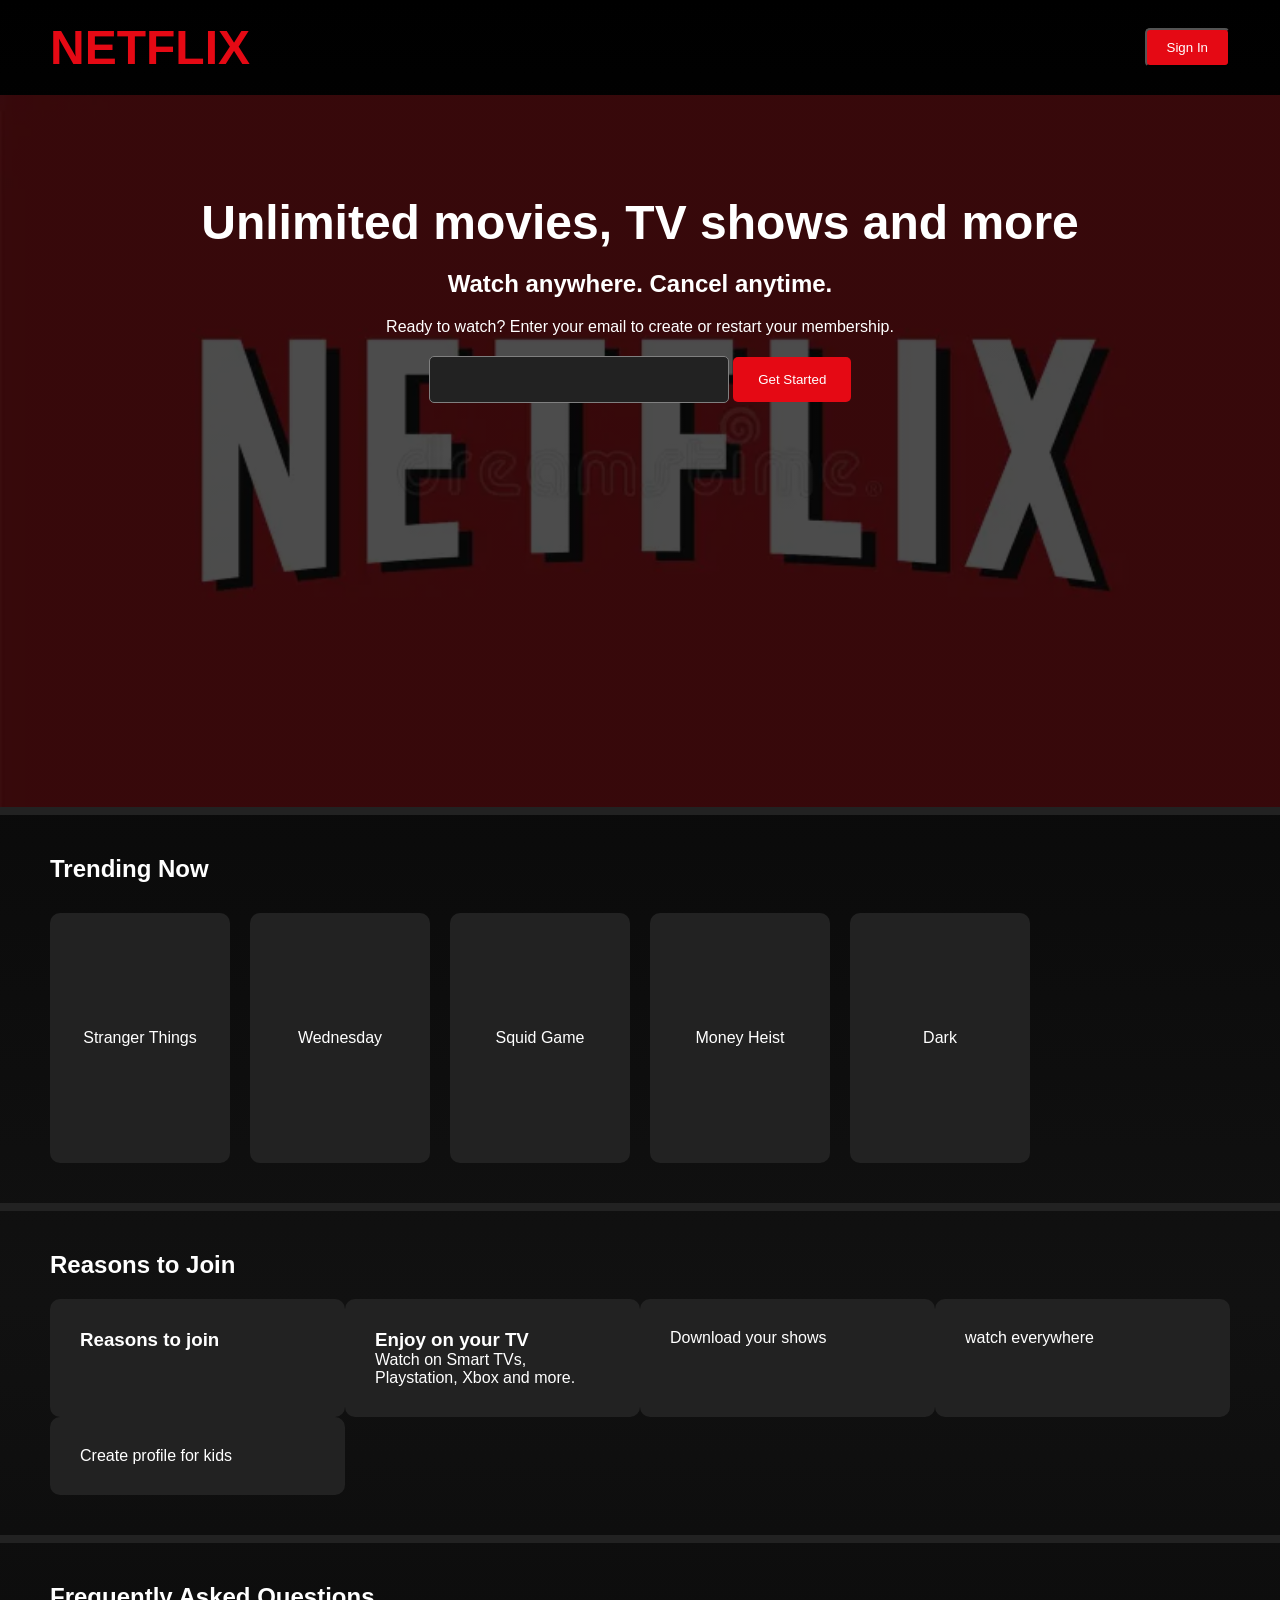
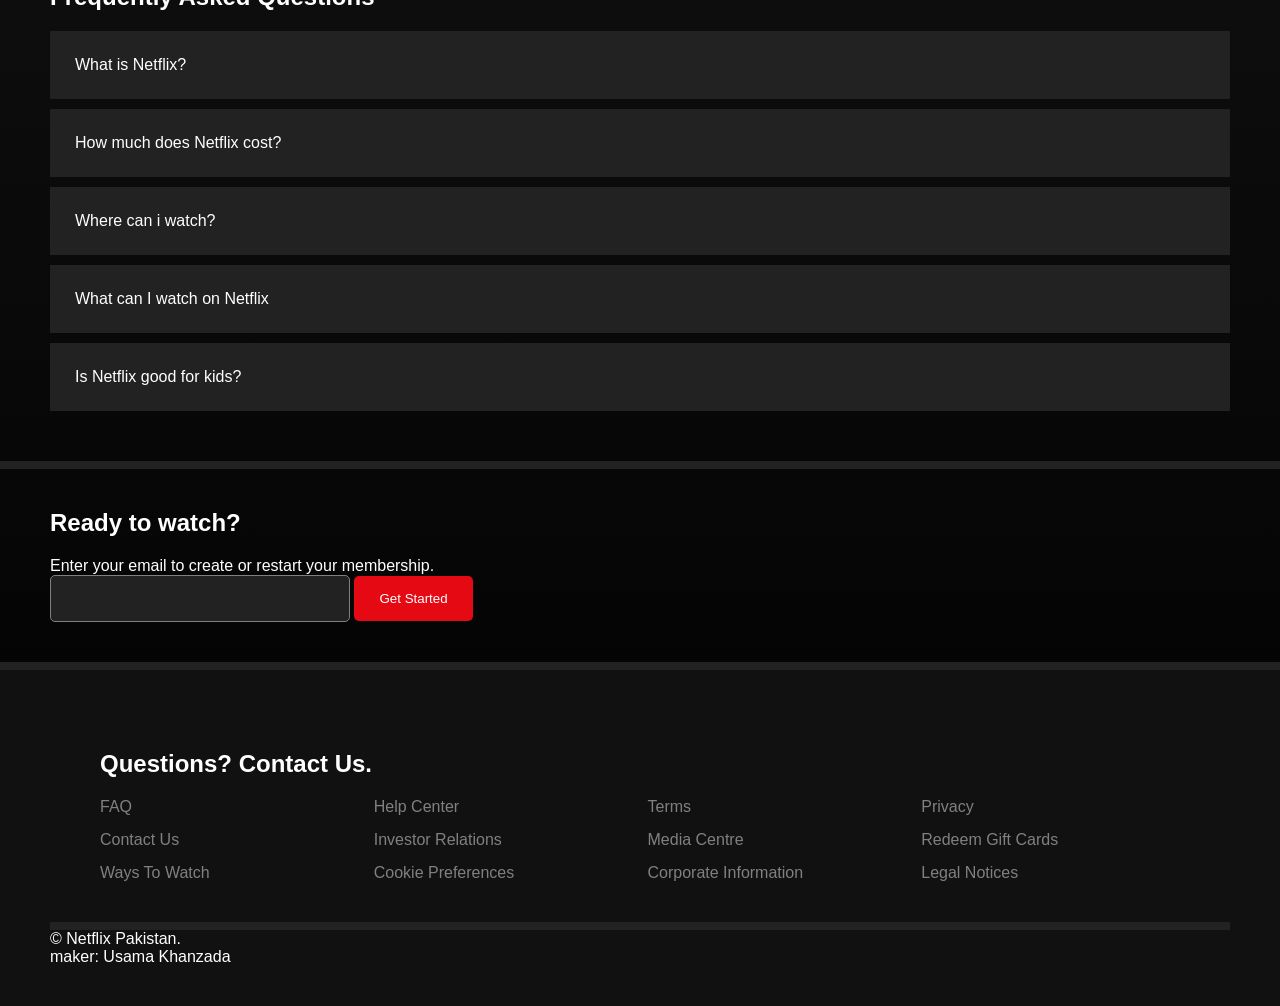
==== Netflix.html @ 8d978235 "netflix" ====
<!DOCTYPE html>
<html lang="en">
<head>
    <meta charset="UTF-8">
    <meta name="viewport" content="width=device-width, initial-scale=1.0">
    <title>New Page</title>
    <link rel="stylesheet" href="new.css">
</head>
<body>
    <header>
        <h1>NETFLIX</h1>
        <button class="button1">Sign In</button>

    </header>
    
    <main>
        <section class="sec1">
            <h2>Unlimited movies, TV shows and more</h2>
           
            <h2>Watch anywhere. Cancel anytime.</h2>

            <P>Ready to watch? Enter your email to create or restart your membership.</P>
            <input class="email" type="email">
            <button class="button2">Get Started</button>
        </section>
        <section class="sec2">
            <h2>
                Trending Now
            </h2>
            <div class="movies">
               
            <div>Stranger Things</div>
            <div>Wednesday</div>
            <div>Squid Game</div>
            <div>Money Heist</div>
            <div>Dark</div>
            </div>
           
        </section>
        <section class="sec3">
            <h2>Reasons to Join</h2>
            <div id="reasons">
                <article>
                    <h3>Reasons to join</h3>
                    <p></p>
                </article>
                <article>
                    <h3>Enjoy on your TV</h3>
                    <p>Watch on Smart TVs, Playstation, Xbox and more.</p>
                </article>
                <article>Download your shows</article>
                <article>watch everywhere</article>
                <article>Create profile for kids</article>
            </div>
        </section>
        <section class="sec4">
            <h2>Frequently Asked Questions</h2>
            <article>What is Netflix?</article>
            <article>How much does Netflix cost?</article>
            <article>Where can i watch?</article>
            <article>What can I watch on Netflix</article>
            <article>Is Netflix good for kids?</article>
        </section>
        

        <section class="sec5">
    <h2>Ready to watch?</h2>

    <p>
        Enter your email to create or
        restart your membership.
    </p>

    <input type="email">

    <button class="button2">Get Started</button>
</section>
    </main>
    <footer>
        <section class="sec6">
            <h2>Questions? Contact Us.</h2>
            <ul>
               <li><a href="#">FAQ</a></li>
               <li><a href="#">Help Center</a></li>
               <li><a href="#">Terms</a></li>
               <li><a href="#">Privacy</a></li>
               <li><a href="#">Contact Us</a></li>
               <li><a href="#">Investor Relations</a></li>
               <li><a href="#">Media Centre</a></li>
               <li><a href="#">Redeem Gift Cards</a></li>
               <li><a href="#">Ways To Watch</a></li>
               <li><a href="#">Cookie Preferences</a></li>
               <li><a href="#">Corporate Information</a></li>
               <li><a href="#">Legal Notices</a></li>
            </ul>
        </section>
        &copy; Netflix Pakistan.
        <br>
        maker: Usama Khanzada

    </footer>
</html>
---- new.css ----
*{
    margin: 0;
    padding: 0;
    box-sizing: border-box;
}
html{
    scroll-behavior: smooth;
}
header h1{
    cursor: pointer;
    transition: 0.3s;
}
header h1:hover{
    text-shadow:
    0 0 10px #E50914,
    0 0 20px #E50914;
    transform: scale(1.05);
}
body{
    background: linear-gradient(
        to bottom,
        #000000,
        #111111,
        #000000
    );
    color: white;
    font-family: Arial, Helvetica, sans-serif;
}
header{
    display: flex;
    justify-content: space-between;
    align-items: center;

    padding: 20px 50px;
}

header h1{
    color: #E50914;
    font-size: 3rem;
    font-weight: bold;
}
.button1{
    background-color:#E50914;
    color: white;
    padding: 10px 20px;
    border-radius: 5px;
    cursor: pointer;
}
.button1:hover{
    background-color: #c40812;
}
.sec1{
    text-align: center;
    padding: 100px 20px;

}
.sec1 h2:first-child
{
    font-size: 3rem;
    margin-bottom: 20px;
}
.sec1 h2:last-of-type{
    font-size: 1.5rem;
}
.sec1 p{
    margin:20px 0;
}
input{
    padding: 15px;
    width: 300px;
    border: 1px solid gray;
    border-radius: 5px;
    background-color: #222;
    color: white;
}
.button2{
    background-color: #E50914;
    color:white;
    border: none;
    padding: 15px 25px;
    border-radius: 5px;
    cursor: pointer;
}
.button2:hover{
      background-color: #c40812;
}
section h2{
    margin-bottom: 20px;
}
section{
    padding: 40px 50px;
    border-bottom: 8px solid #222;
}
section div{
    margin-top: 10px;
}
footer{
    padding: 40px 50px;
    background-color: #111;
}
footer ul{
    list-style: none;
}
footer li a{
    color: gray;
    text-decoration: none;
}
.movies{
    display: flex;
    gap: 20px;
    flex-wrap: wrap;
}
.movies div{
    background-color: #222;

    width: 180px;
    height: 250px;
    display: flex;
    justify-content: center;
    border-radius: 10px;
    align-items: center;
    cursor: pointer;
}
.movies div:hover{
    transform: scale(1.05);
    transition: 0.5s;
    background-color:#333;
    
}
.sec1{
    background-image: linear-gradient(
        rgba(0,0,0,0.7),
        rgba(0,0,0,0.7)
        ),
        url("netflixlogo.jpg");
        background-size: cover;
        background-position: center;
        min-height: 80vh;
}
.button1,
.button2{
    transition: 0.3s;
}
.button1:hover,
.button2:hover{
    transform: scale(1.05);
}
header h1{
    transition: 0.3s;
}
header h1:hover{
    transform:scale(1.05);
}
.sec4 article{
        background-color:#222;
        padding:25px;
        margin-bottom: 10px;
        cursor: pointer;
    }
.sec4 article:hover{
    background-color: #333;
}
footer ul{
    display: grid;
    grid-template-columns:repeat(4,1fr);
    gap: 15px;
}
#reasons{
    display: grid;
    grid-template-columns: 
    repeat(auto-fit,minmax(250px,1fr));
}
#reasons article{
    background-color: #222;
    padding: 30px;
    border-radius: 10px;
    transition: 0.3s;
}
#reasons article:hover{
    transform: translateY(-8px);
    background-color: #333;
}
@keyframes fadeUp{
    from{
        opacity: 0;
        transform: translateY(30px);
    }
    to{
        opacity: 1;
        transform: translateY(0);
    }
}
.sec1,
.sec2,
.sec3,
.sec4,
.sec5{
    animation: fadeUp 1s ease-in;
}
.button2{
    animation:pulse 2s infinite;
}
.button1{
    animation: pulse 2s infinite;
}
@keyframes pulse{
    0%{
        transform: scale(1);

    }
    50%{
        transform: scale(1.05);

    }
    100%{
        transform: scale(1);

    }
}
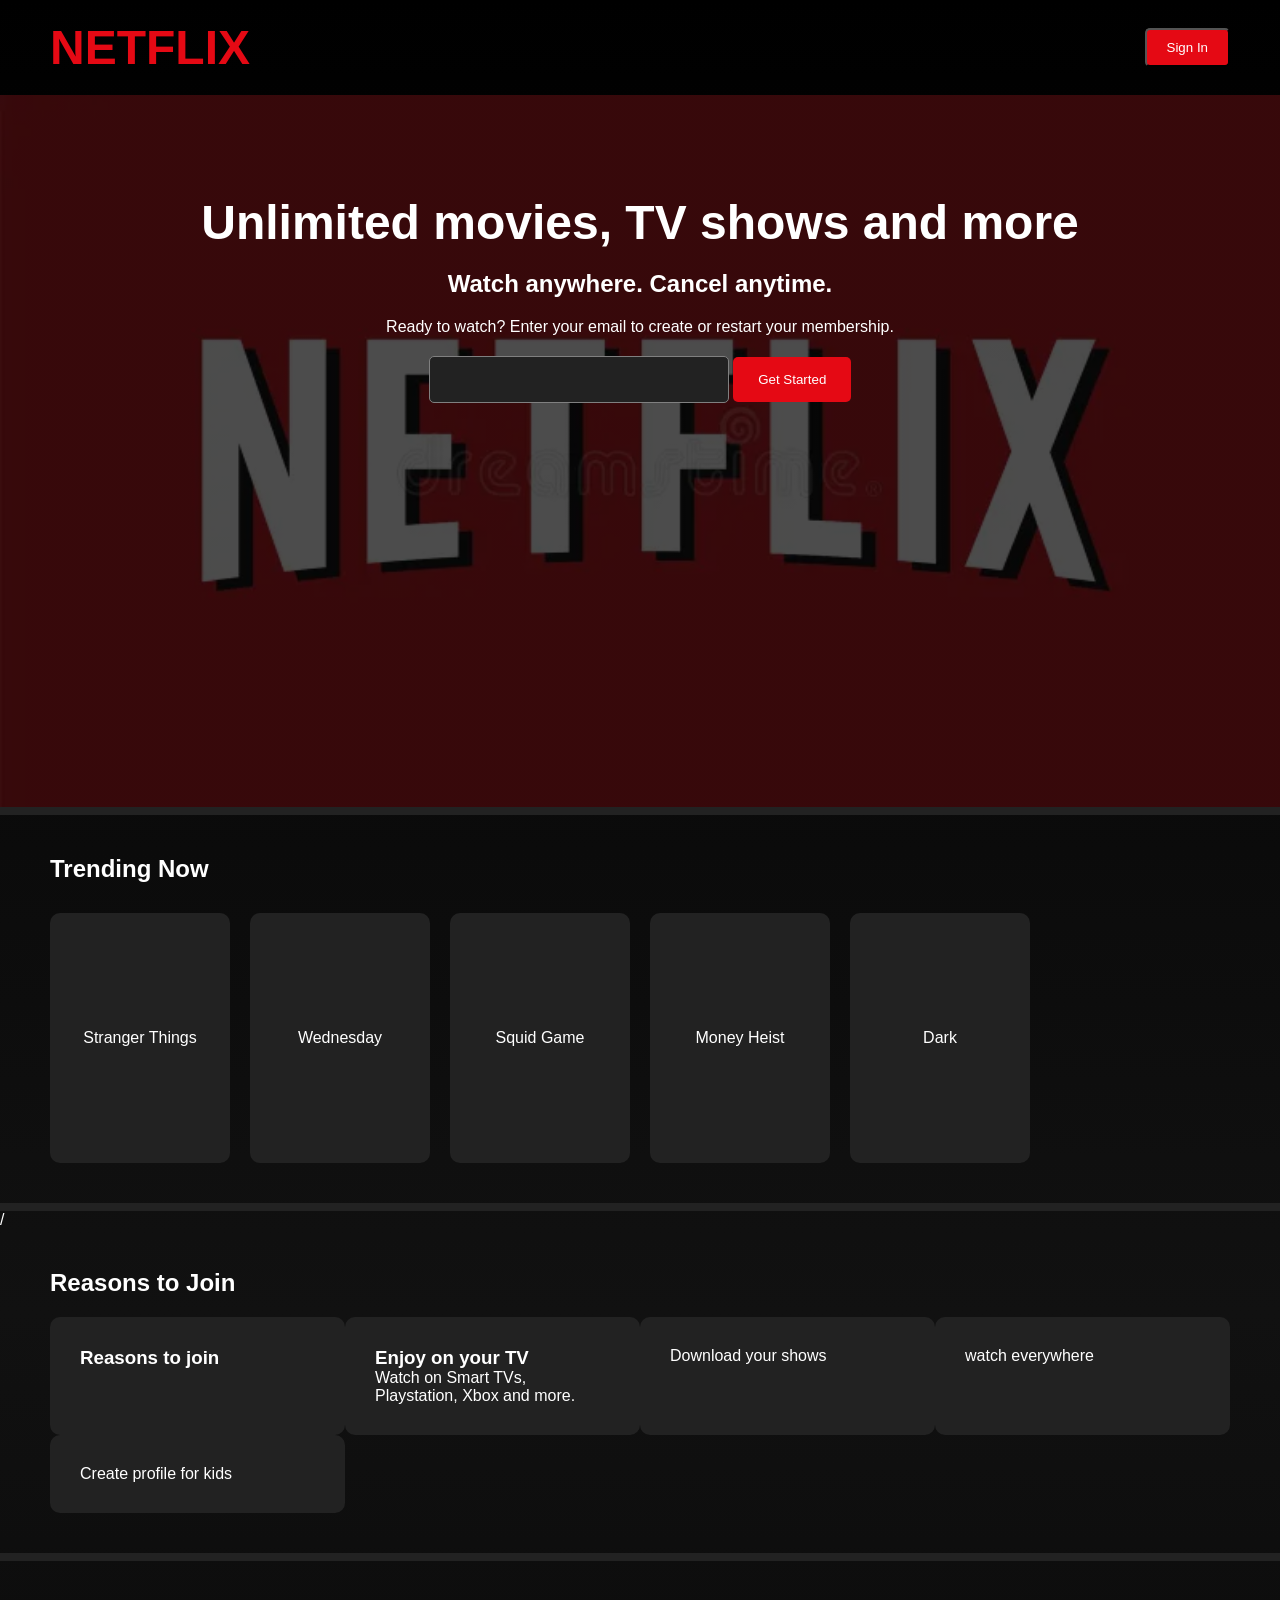
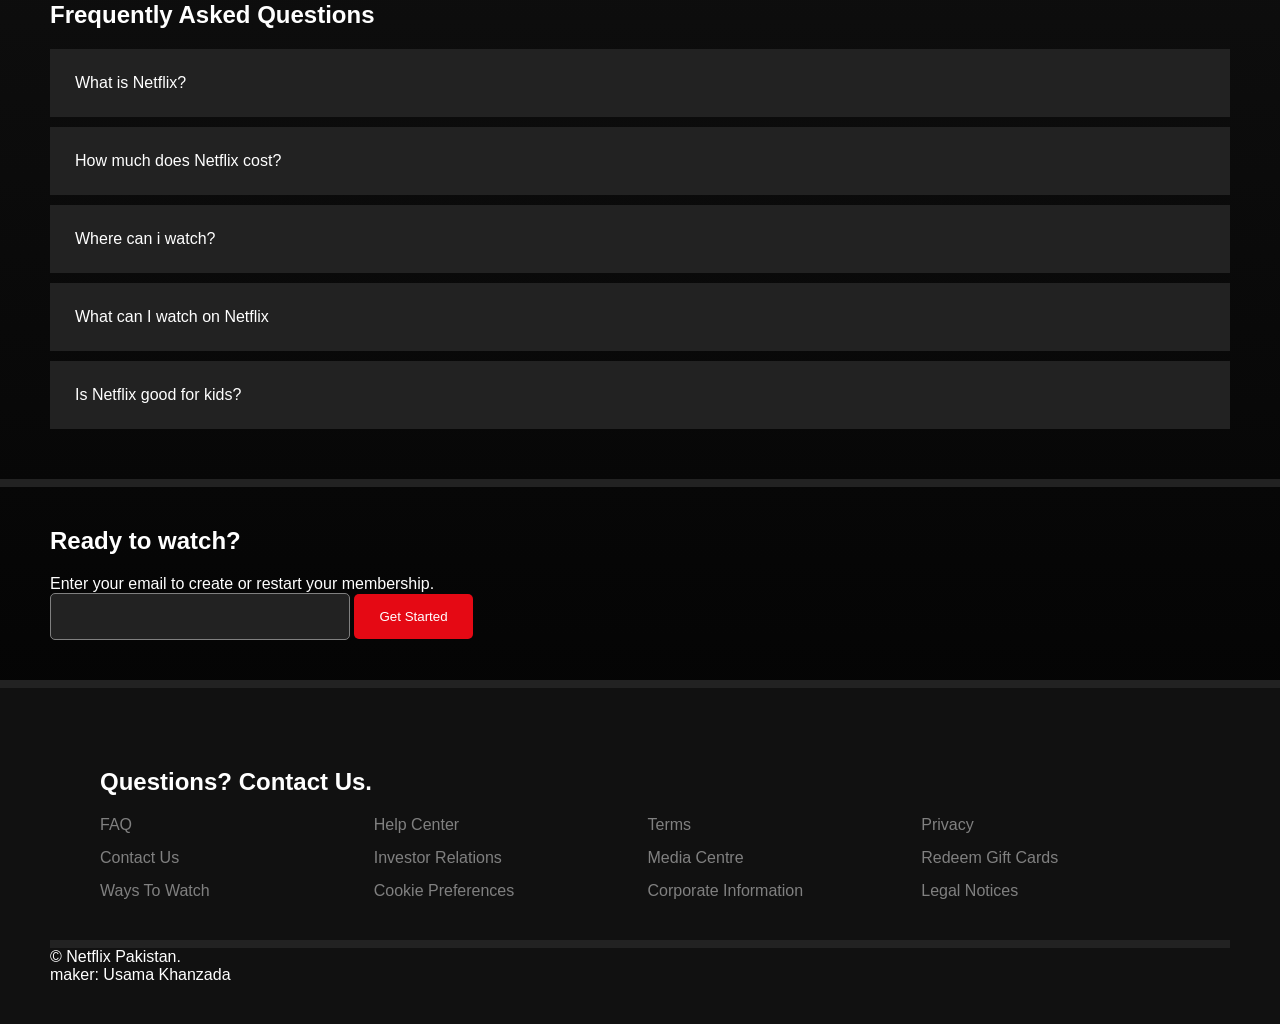
==== commit 50969c1b: "Login Page" ====
--- a/Netflix.html
+++ b/Netflix.html
@@ -36,7 +36,7 @@
             <div>Dark</div>
             </div>
            
-        </section>
+        </section>/
         <section class="sec3">
             <h2>Reasons to Join</h2>
             <div id="reasons">
